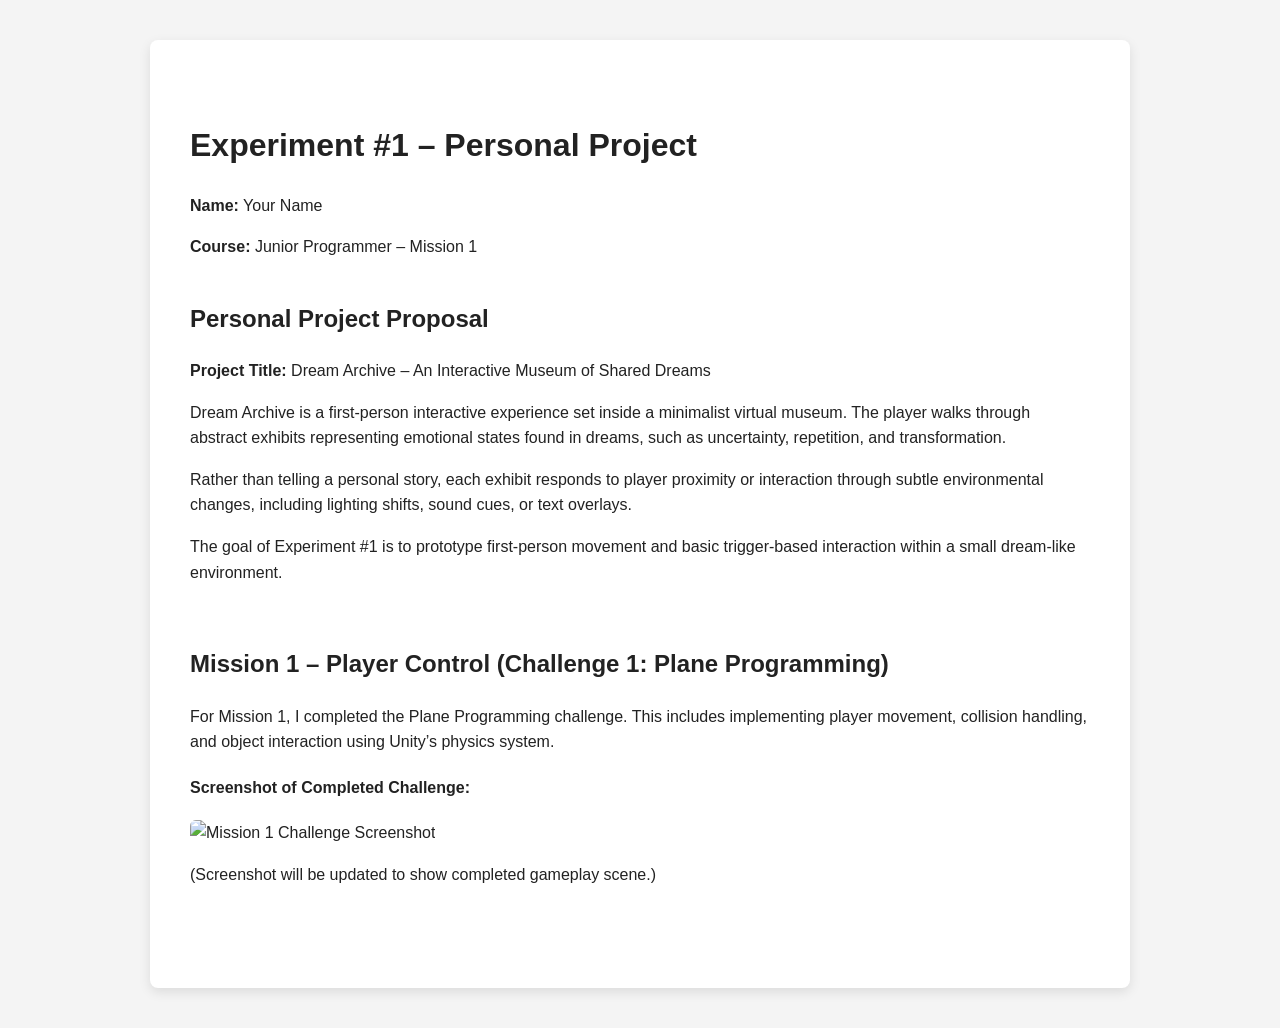
==== index.html @ ca4f3bad "Rename Personal_Project_Proposal.html to index.html" ====
<!DOCTYPE html>
<html lang="en">
<head>
    <meta charset="UTF-8">
    <title>Experiment #1 – Personal Project Proposal</title>
    <meta name="viewport" content="width=device-width, initial-scale=1.0">

    <style>
        body {
            font-family: Arial, Helvetica, sans-serif;
            margin: 0;
            padding: 40px;
            background-color: #f4f4f4;
            color: #222;
            line-height: 1.6;
        }

        .container {
            max-width: 900px;
            margin: auto;
            background: white;
            padding: 40px;
            border-radius: 8px;
            box-shadow: 0 4px 12px rgba(0,0,0,0.1);
        }

        h1, h2 {
            margin-top: 40px;
        }

        img {
            width: 100%;
            border-radius: 6px;
            margin-top: 20px;
        }

        .section {
            margin-bottom: 60px;
        }

        .label {
            font-weight: bold;
            margin-top: 20px;
        }
    </style>
</head>
<body>

<div class="container">

    <h1>Experiment #1 – Personal Project</h1>
    <p><strong>Name:</strong> Your Name</p>
    <p><strong>Course:</strong> Junior Programmer – Mission 1</p>

    <!-- ========================= -->
    <!-- Personal Project Proposal -->
    <!-- ========================= -->

    <div class="section">
        <h2>Personal Project Proposal</h2>

        <p><strong>Project Title:</strong> Dream Archive – An Interactive Museum of Shared Dreams</p>

        <p>
            Dream Archive is a first-person interactive experience set inside a minimalist virtual museum.
            The player walks through abstract exhibits representing emotional states found in dreams,
            such as uncertainty, repetition, and transformation.
        </p>

        <p>
            Rather than telling a personal story, each exhibit responds to player proximity or interaction
            through subtle environmental changes, including lighting shifts, sound cues, or text overlays.
        </p>

        <p>
            The goal of Experiment #1 is to prototype first-person movement and basic trigger-based interaction
            within a small dream-like environment.
        </p>
    </div>

    <!-- ========================= -->
    <!-- Mission 1 Challenge -->
    <!-- ========================= -->

    <div class="section">
        <h2>Mission 1 – Player Control (Challenge 1: Plane Programming)</h2>

        <p>
            For Mission 1, I completed the Plane Programming challenge.
            This includes implementing player movement, collision handling,
            and object interaction using Unity’s physics system.
        </p>

        <div class="label">Screenshot of Completed Challenge:</div>

        <img src="images/mission1.png" alt="Mission 1 Challenge Screenshot">

        <p>
            (Screenshot will be updated to show completed gameplay scene.)
        </p>
    </div>

</div>

</body>
</html>
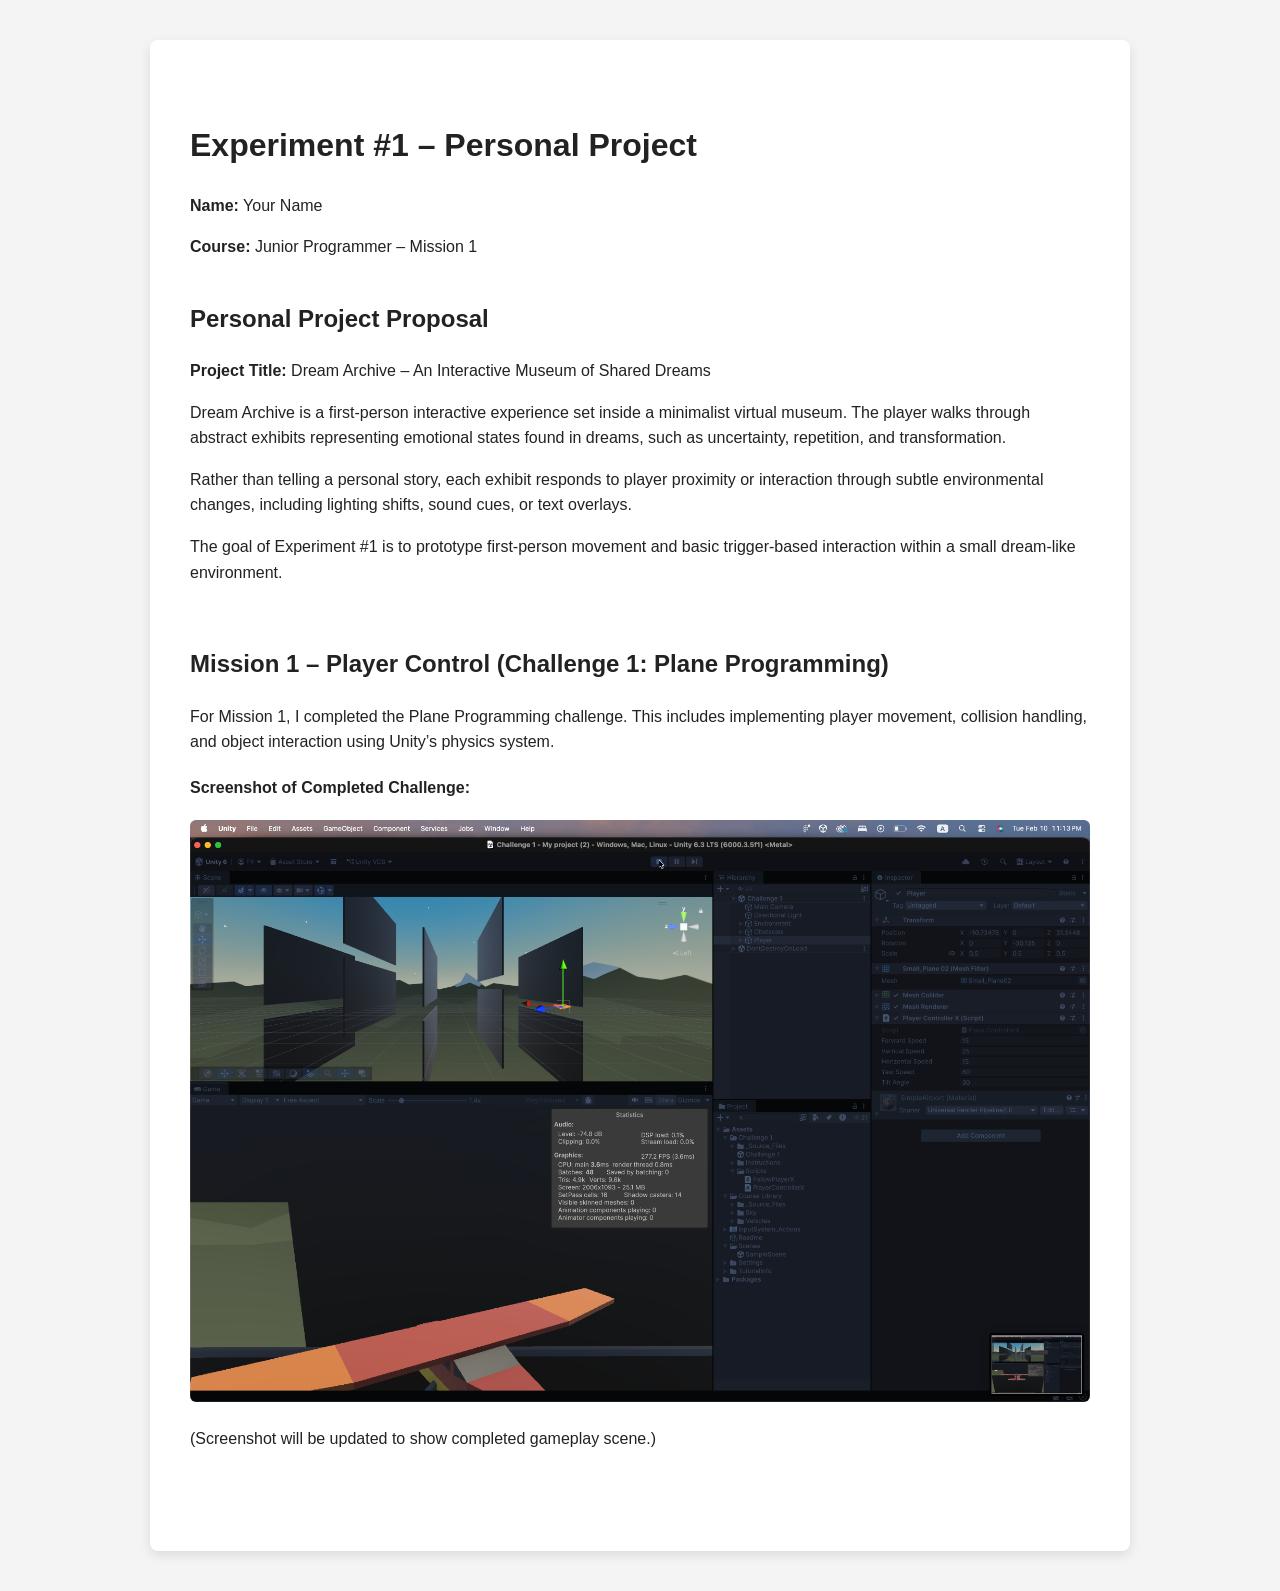
==== commit dc3e99e9: "Update image source path for mission1 screenshot" ====
--- a/index.html
+++ b/index.html
@@ -93,7 +93,7 @@
 
         <div class="label">Screenshot of Completed Challenge:</div>
 
-        <img src="images/mission1.png" alt="Mission 1 Challenge Screenshot">
+        <img src="mission1.png" alt="Mission 1 Challenge Screenshot">
 
         <p>
             (Screenshot will be updated to show completed gameplay scene.)
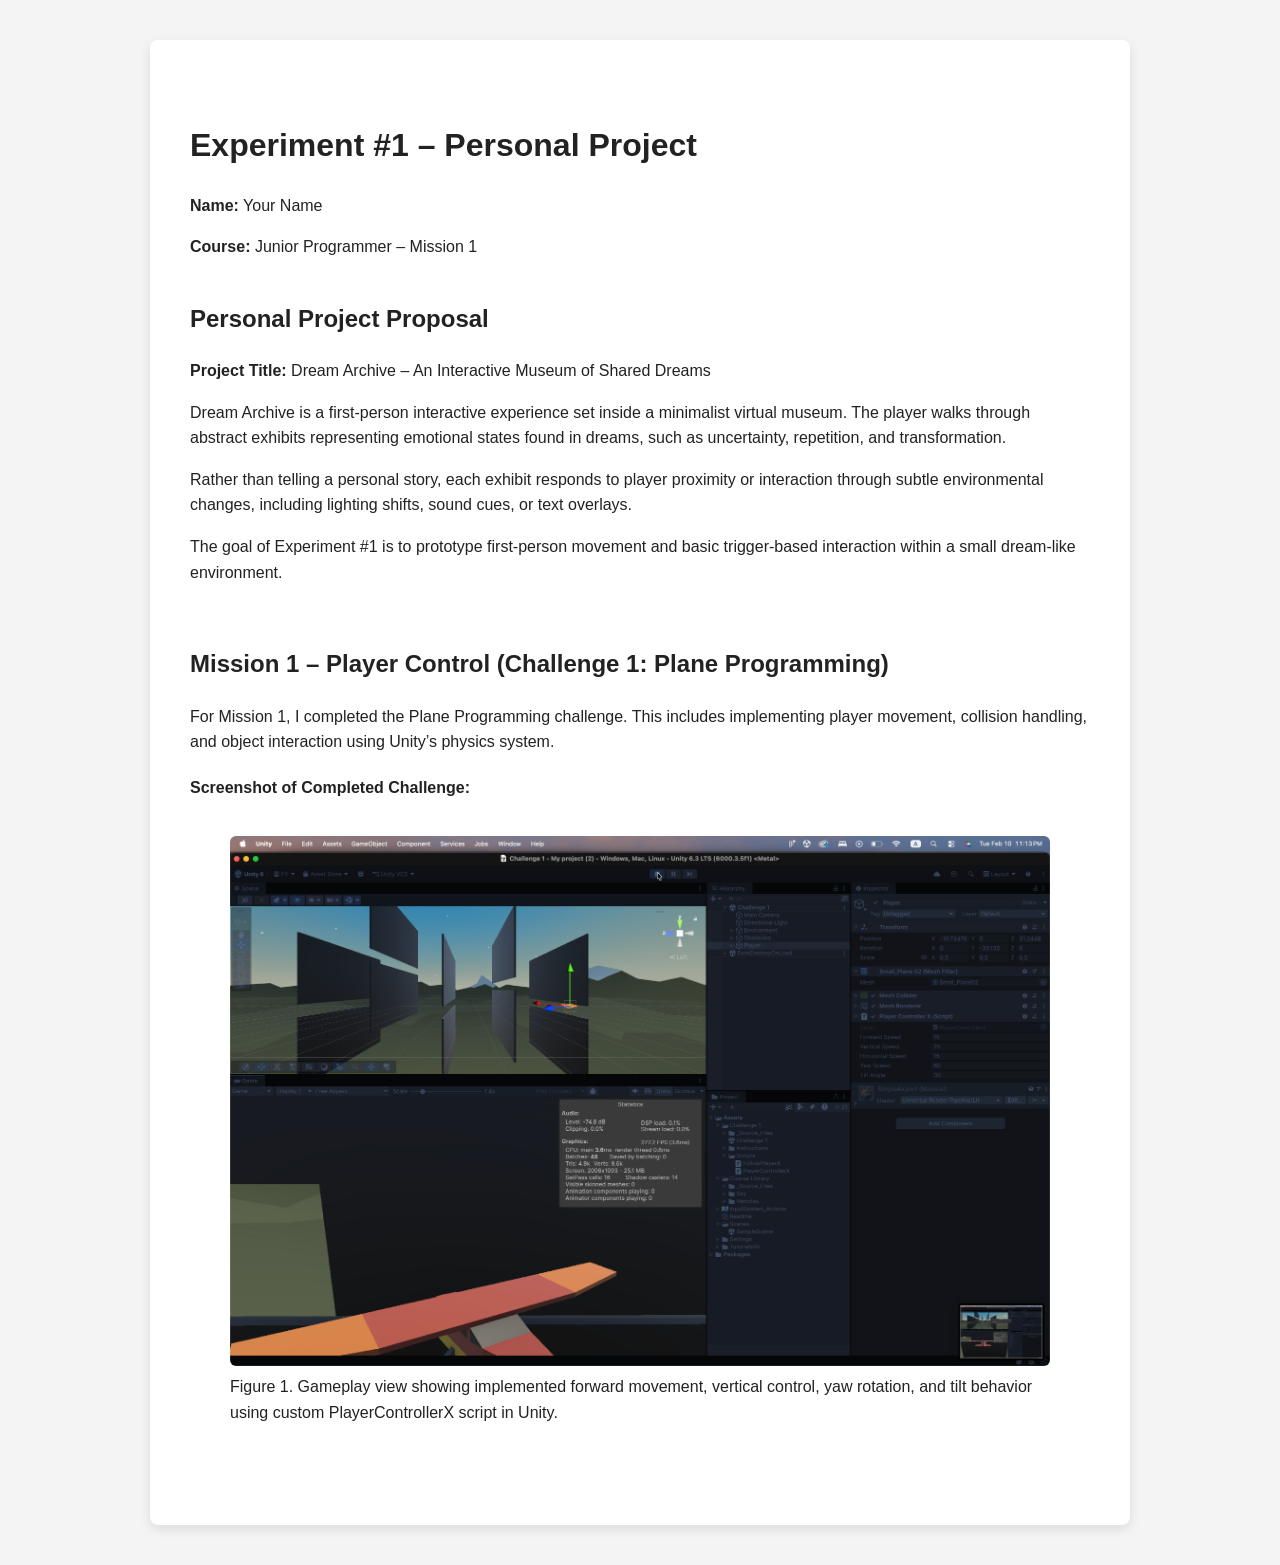
==== commit d7a35d77: "Refactor image to use figure and figcaption elements Updated image element to use figure and figcapt" ====
--- a/index.html
+++ b/index.html
@@ -93,11 +93,13 @@
 
         <div class="label">Screenshot of Completed Challenge:</div>
 
-        <img src="mission1.png" alt="Mission 1 Challenge Screenshot">
+        <figure>
+           <img src="mission1.png" alt="Mission 1 Challenge Screenshot">
+           <figcaption>
+           Figure 1. Gameplay view showing implemented forward movement, vertical control, yaw rotation, and tilt behavior using custom PlayerControllerX script in Unity.
+           </figcaption>
+        </figure>
 
-        <p>
-            (Screenshot will be updated to show completed gameplay scene.)
-        </p>
     </div>
 
 </div>
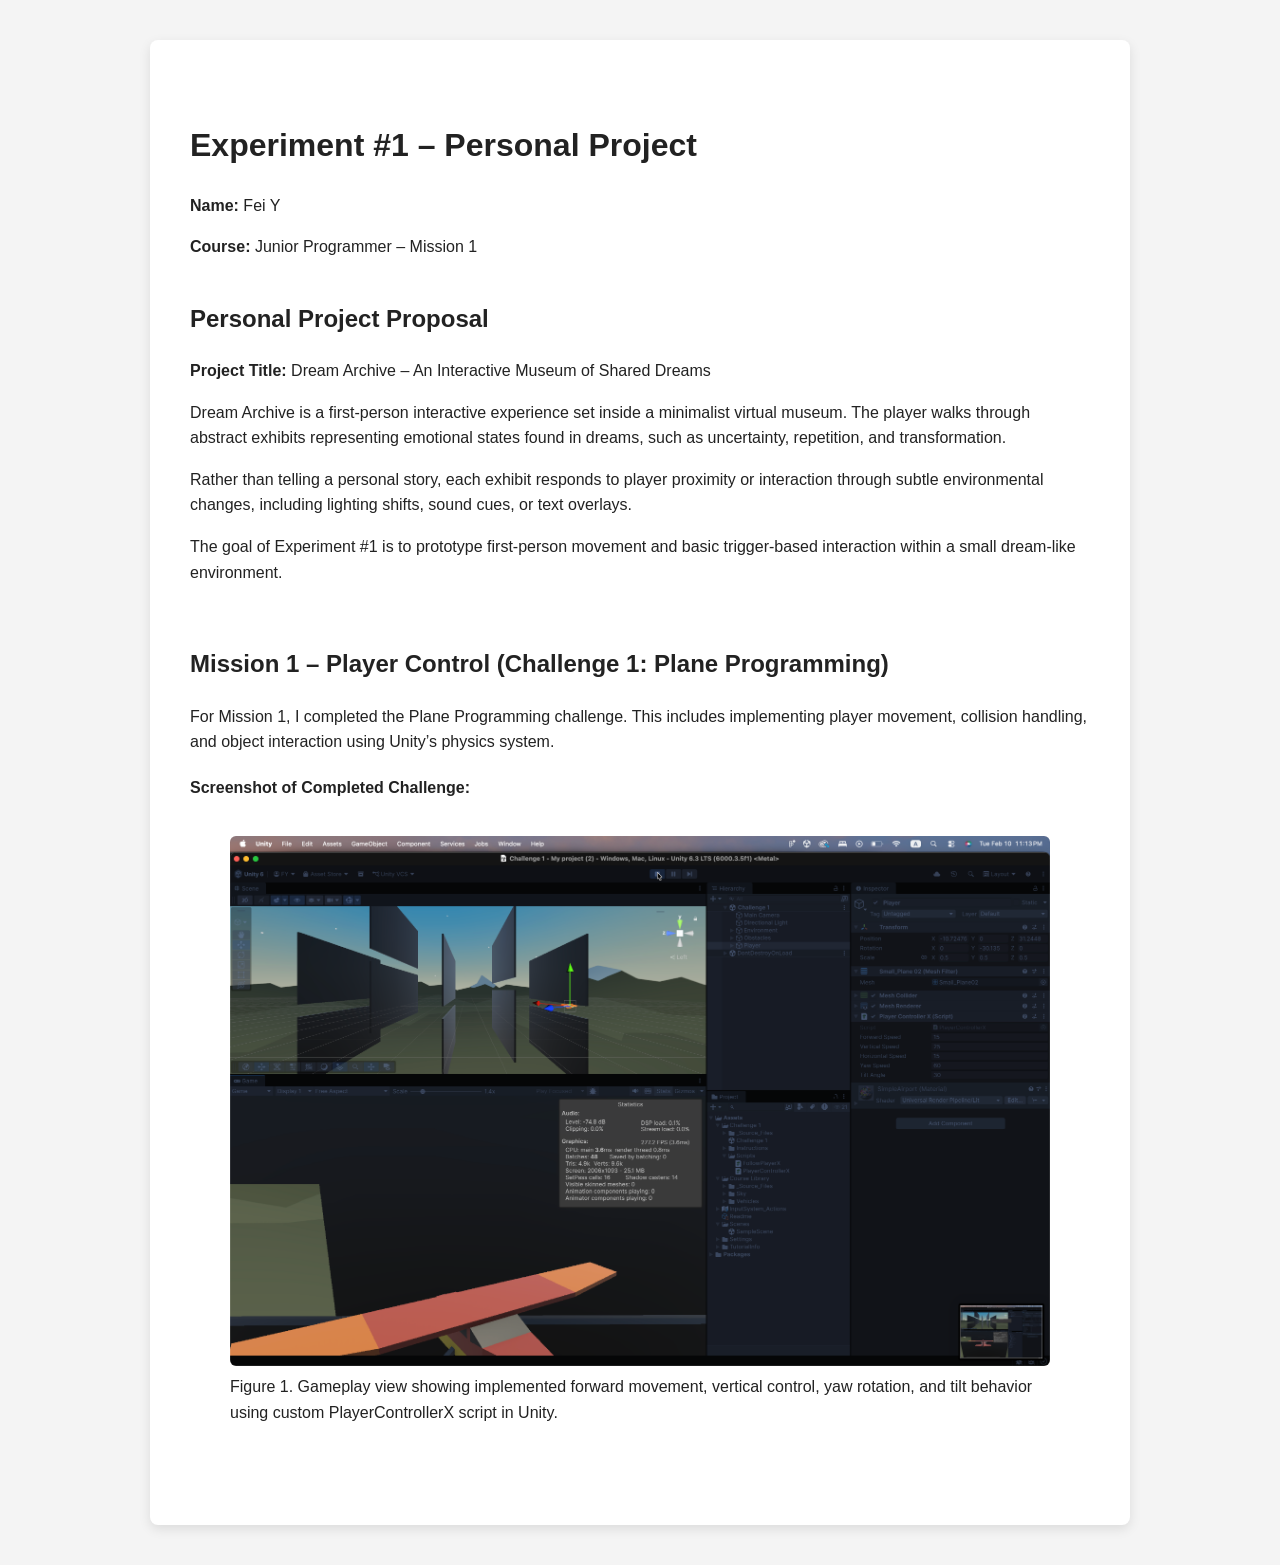
==== commit caa6eba1: "Update name in personal project description" ====
--- a/index.html
+++ b/index.html
@@ -49,7 +49,7 @@
 <div class="container">
 
     <h1>Experiment #1 – Personal Project</h1>
-    <p><strong>Name:</strong> Your Name</p>
+    <p><strong>Name:</strong> Fei Y</p>
     <p><strong>Course:</strong> Junior Programmer – Mission 1</p>
 
     <!-- ========================= -->
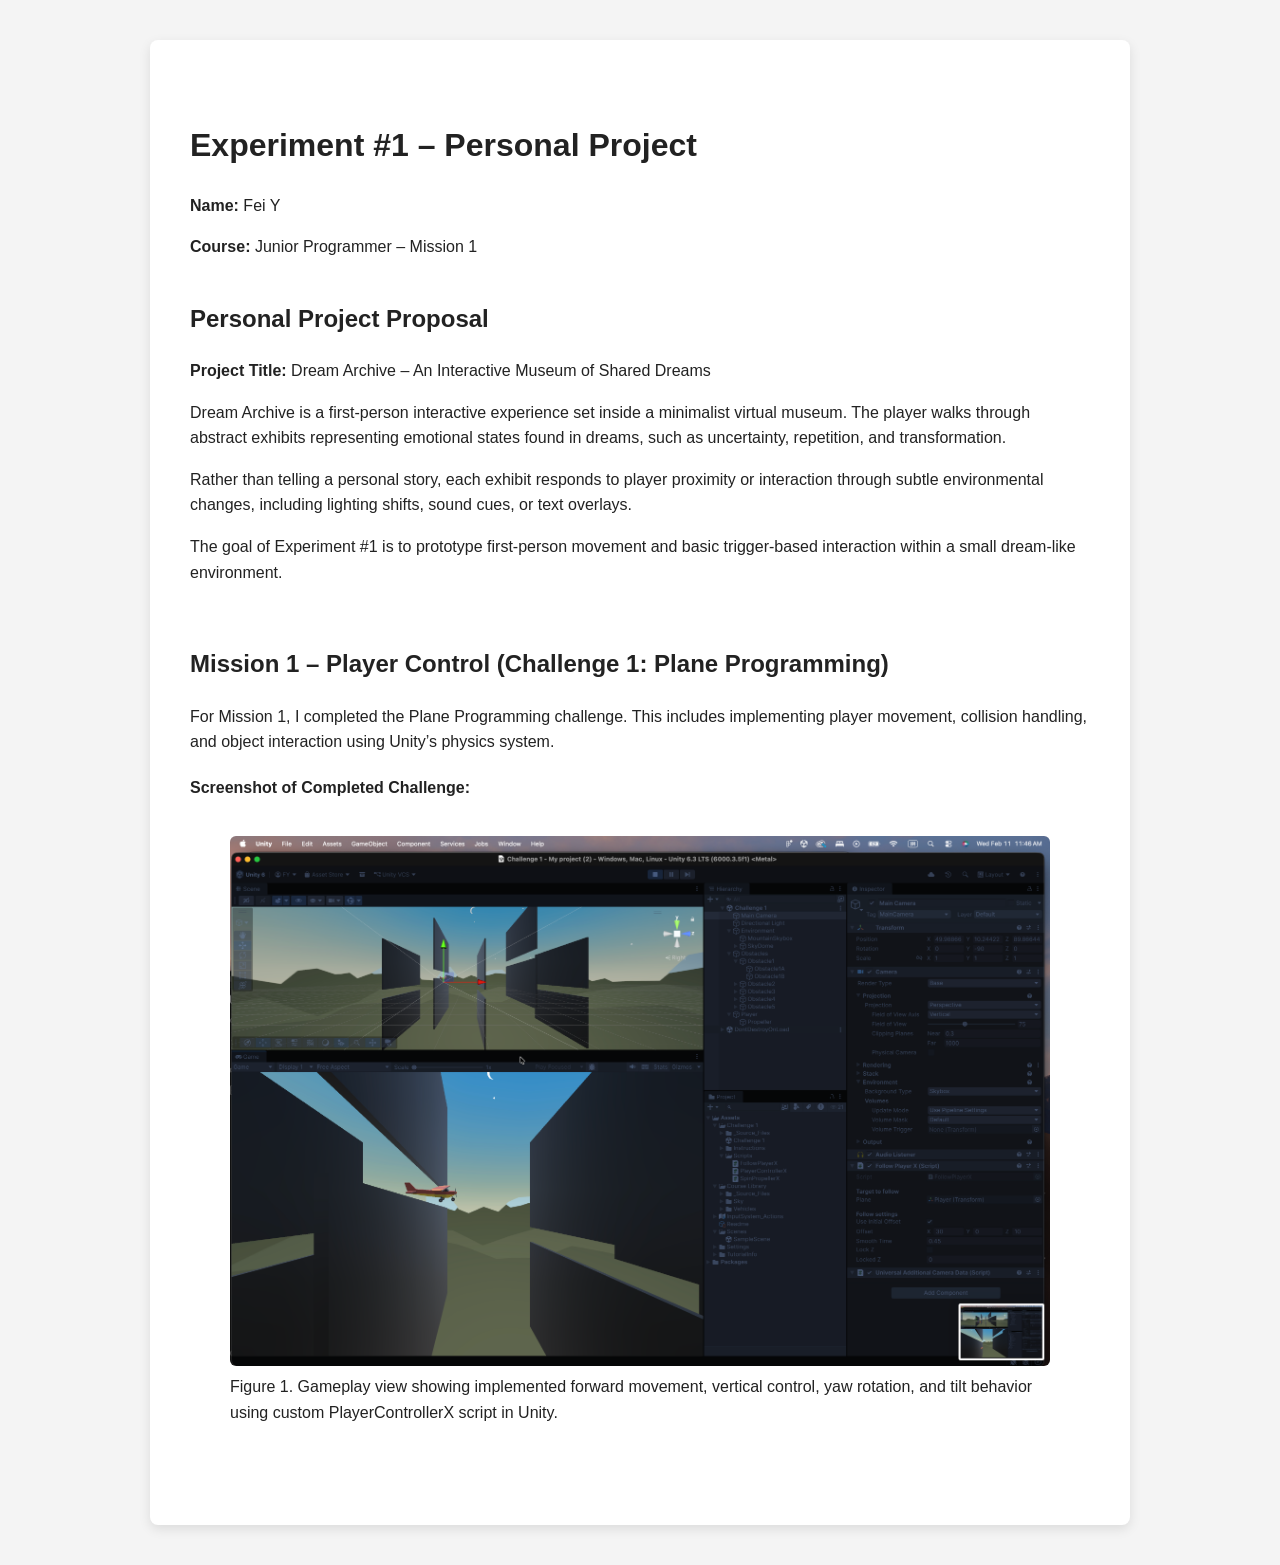
==== commit 6f50bf8b: "update image" ====
--- a/index.html
+++ b/index.html
@@ -94,7 +94,7 @@
         <div class="label">Screenshot of Completed Challenge:</div>
 
         <figure>
-           <img src="mission1.png" alt="Mission 1 Challenge Screenshot">
+           <img src="images/mission2.png" alt="Mission 2 Challenge Screenshot">
            <figcaption>
            Figure 1. Gameplay view showing implemented forward movement, vertical control, yaw rotation, and tilt behavior using custom PlayerControllerX script in Unity.
            </figcaption>
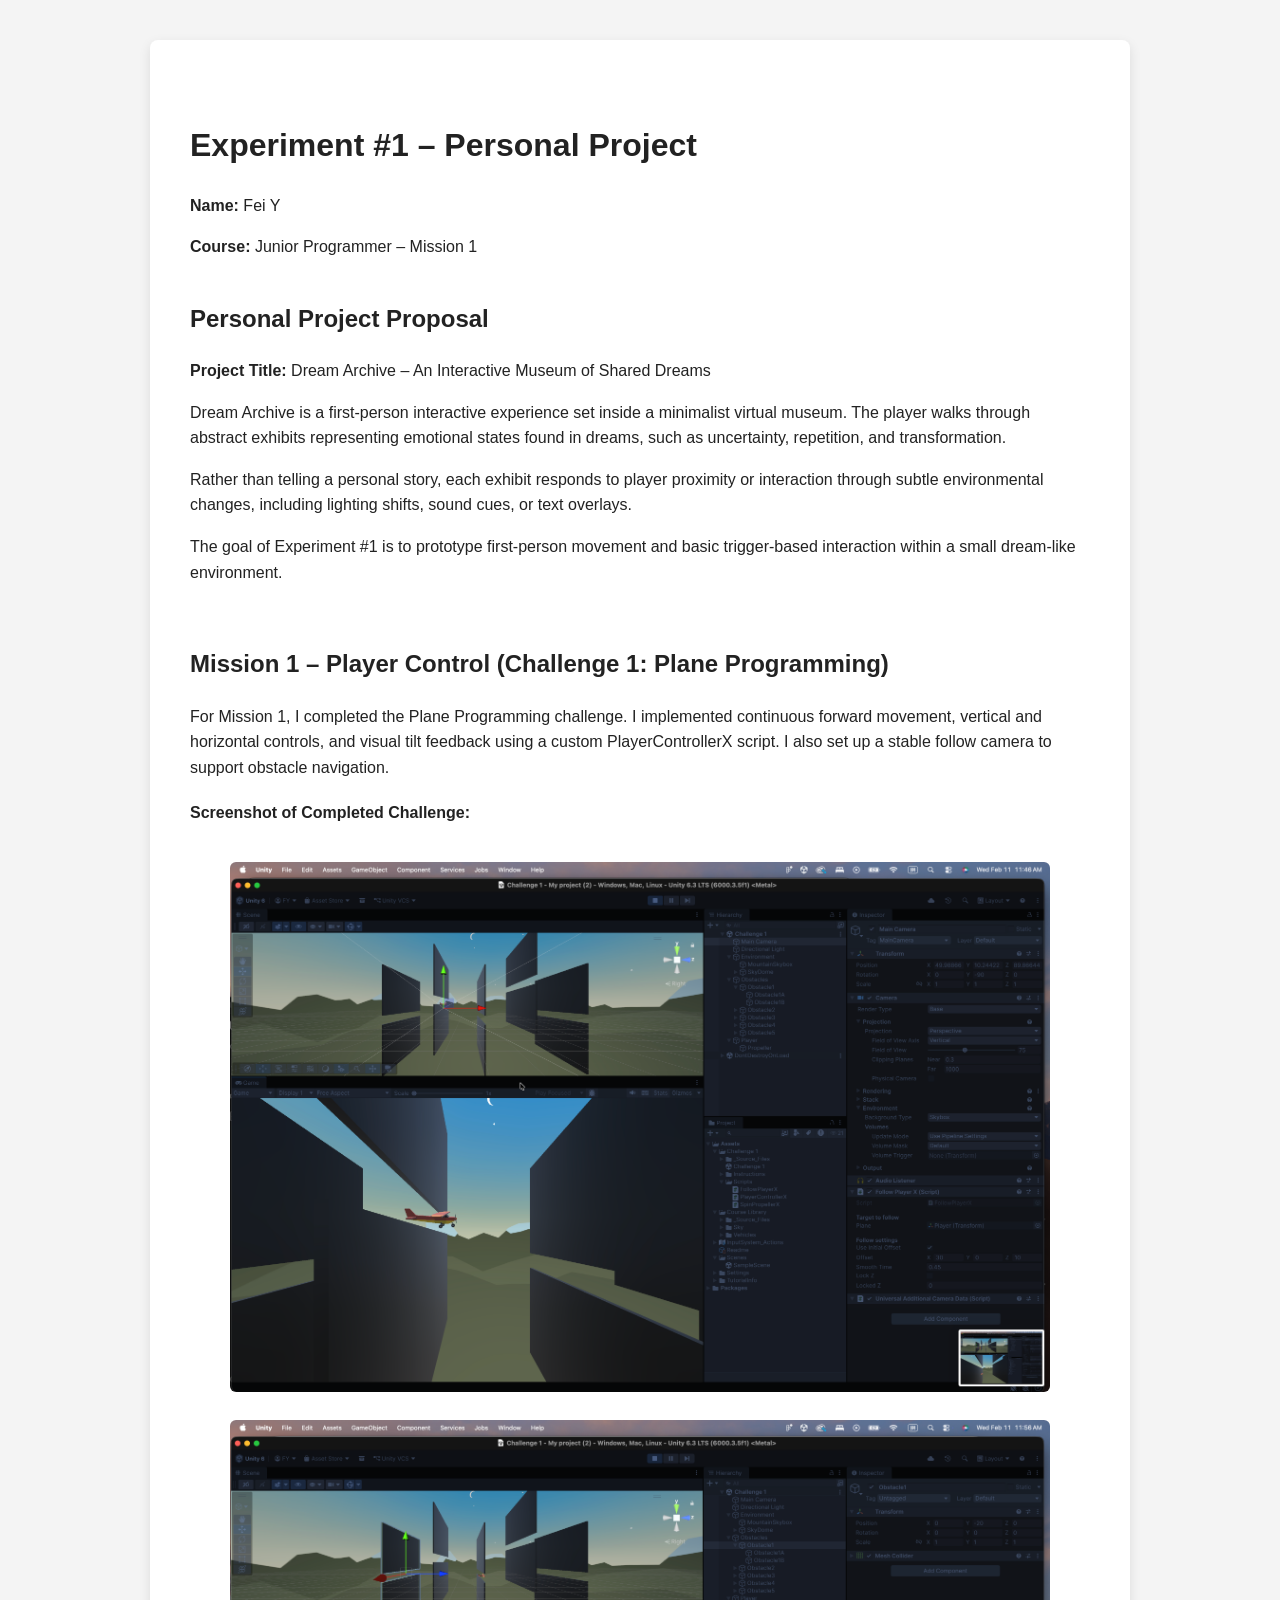
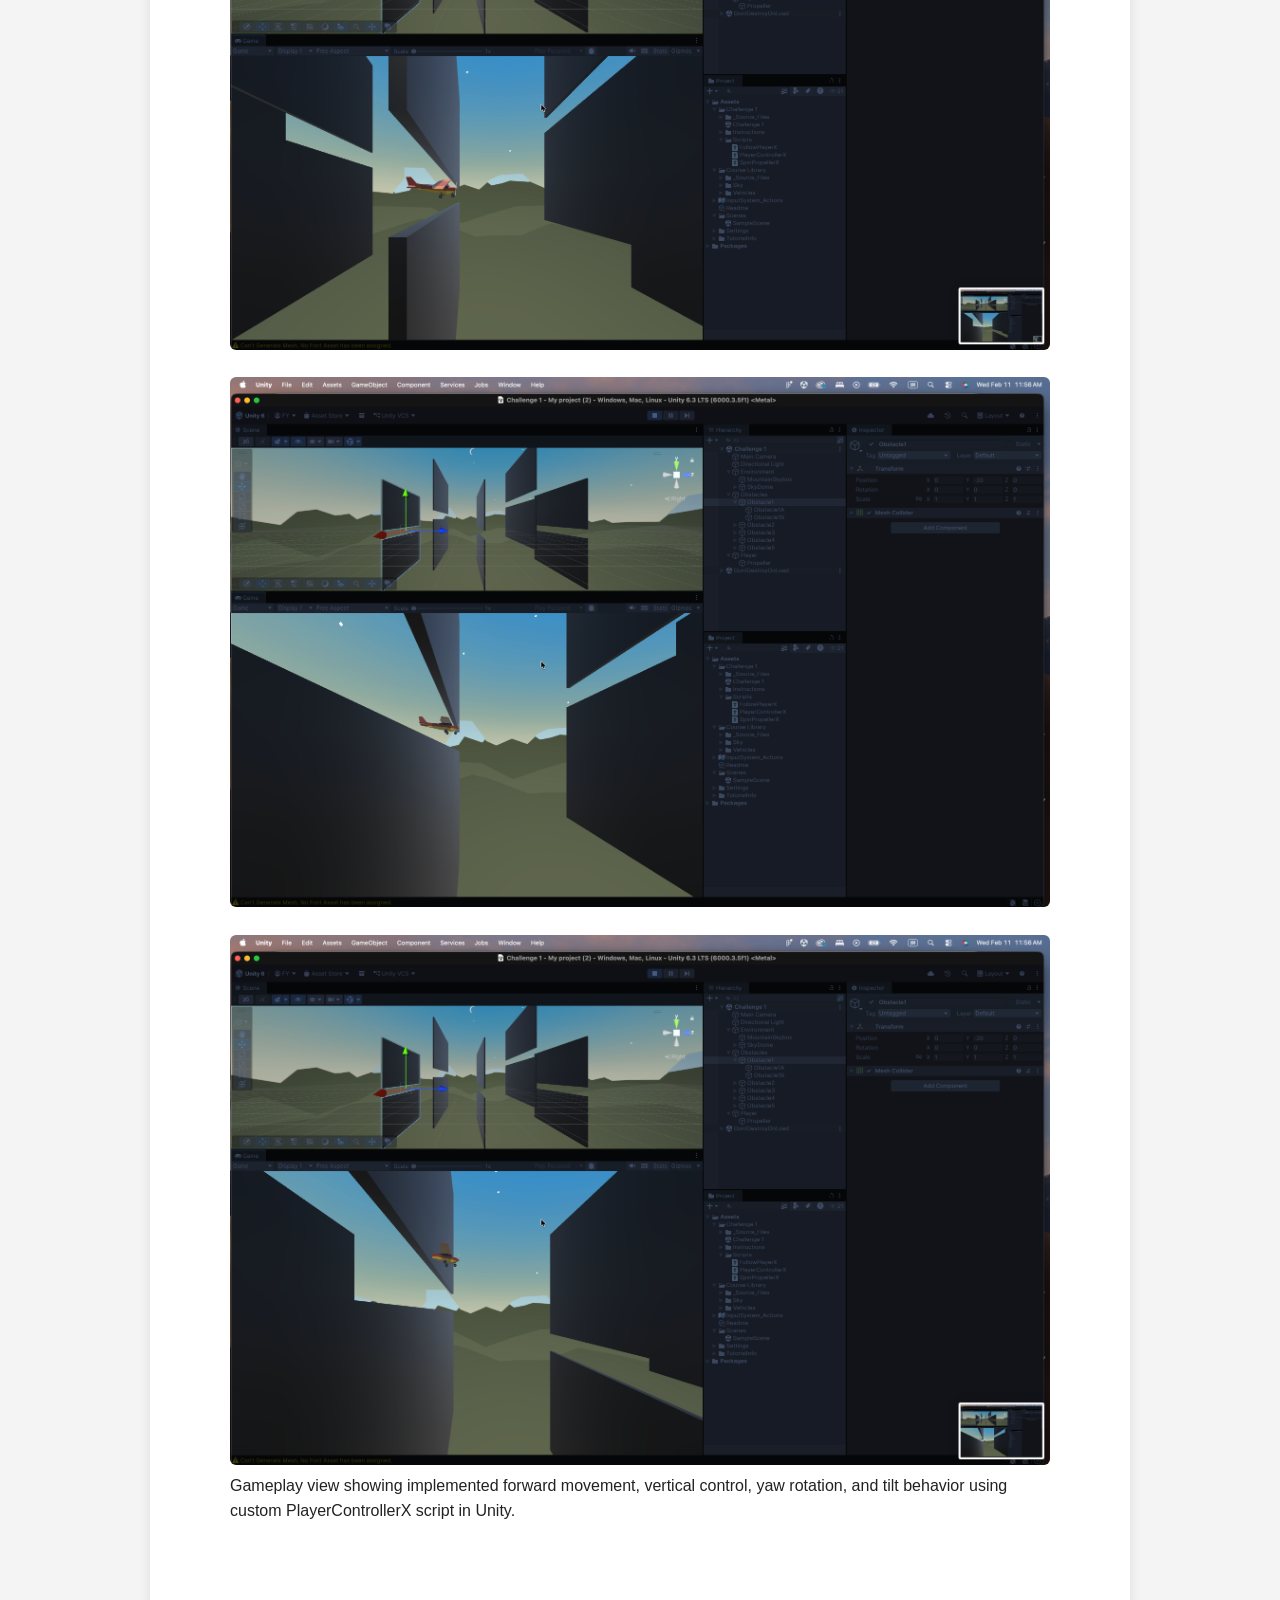
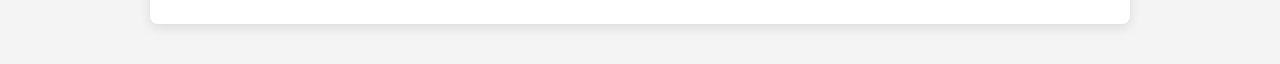
==== commit b7ae6f14: "Add more images" ====
--- a/index.html
+++ b/index.html
@@ -86,17 +86,18 @@
         <h2>Mission 1 – Player Control (Challenge 1: Plane Programming)</h2>
 
         <p>
-            For Mission 1, I completed the Plane Programming challenge.
-            This includes implementing player movement, collision handling,
-            and object interaction using Unity’s physics system.
+            For Mission 1, I completed the Plane Programming challenge. I implemented continuous forward movement, vertical and horizontal controls, and visual tilt feedback using a custom PlayerControllerX script. I also set up a stable follow camera to support obstacle navigation.
         </p>
 
         <div class="label">Screenshot of Completed Challenge:</div>
 
         <figure>
            <img src="images/mission2.png" alt="Mission 2 Challenge Screenshot">
+           <img src="images/mission3.png" alt="Mission 3 Challenge Screenshot">
+           <img src="images/mission4.png" alt="Mission 4 Challenge Screenshot">
+           <img src="images/mission5.png" alt="Mission 5 Challenge Screenshot">
            <figcaption>
-           Figure 1. Gameplay view showing implemented forward movement, vertical control, yaw rotation, and tilt behavior using custom PlayerControllerX script in Unity.
+           Gameplay view showing implemented forward movement, vertical control, yaw rotation, and tilt behavior using custom PlayerControllerX script in Unity.
            </figcaption>
         </figure>
 
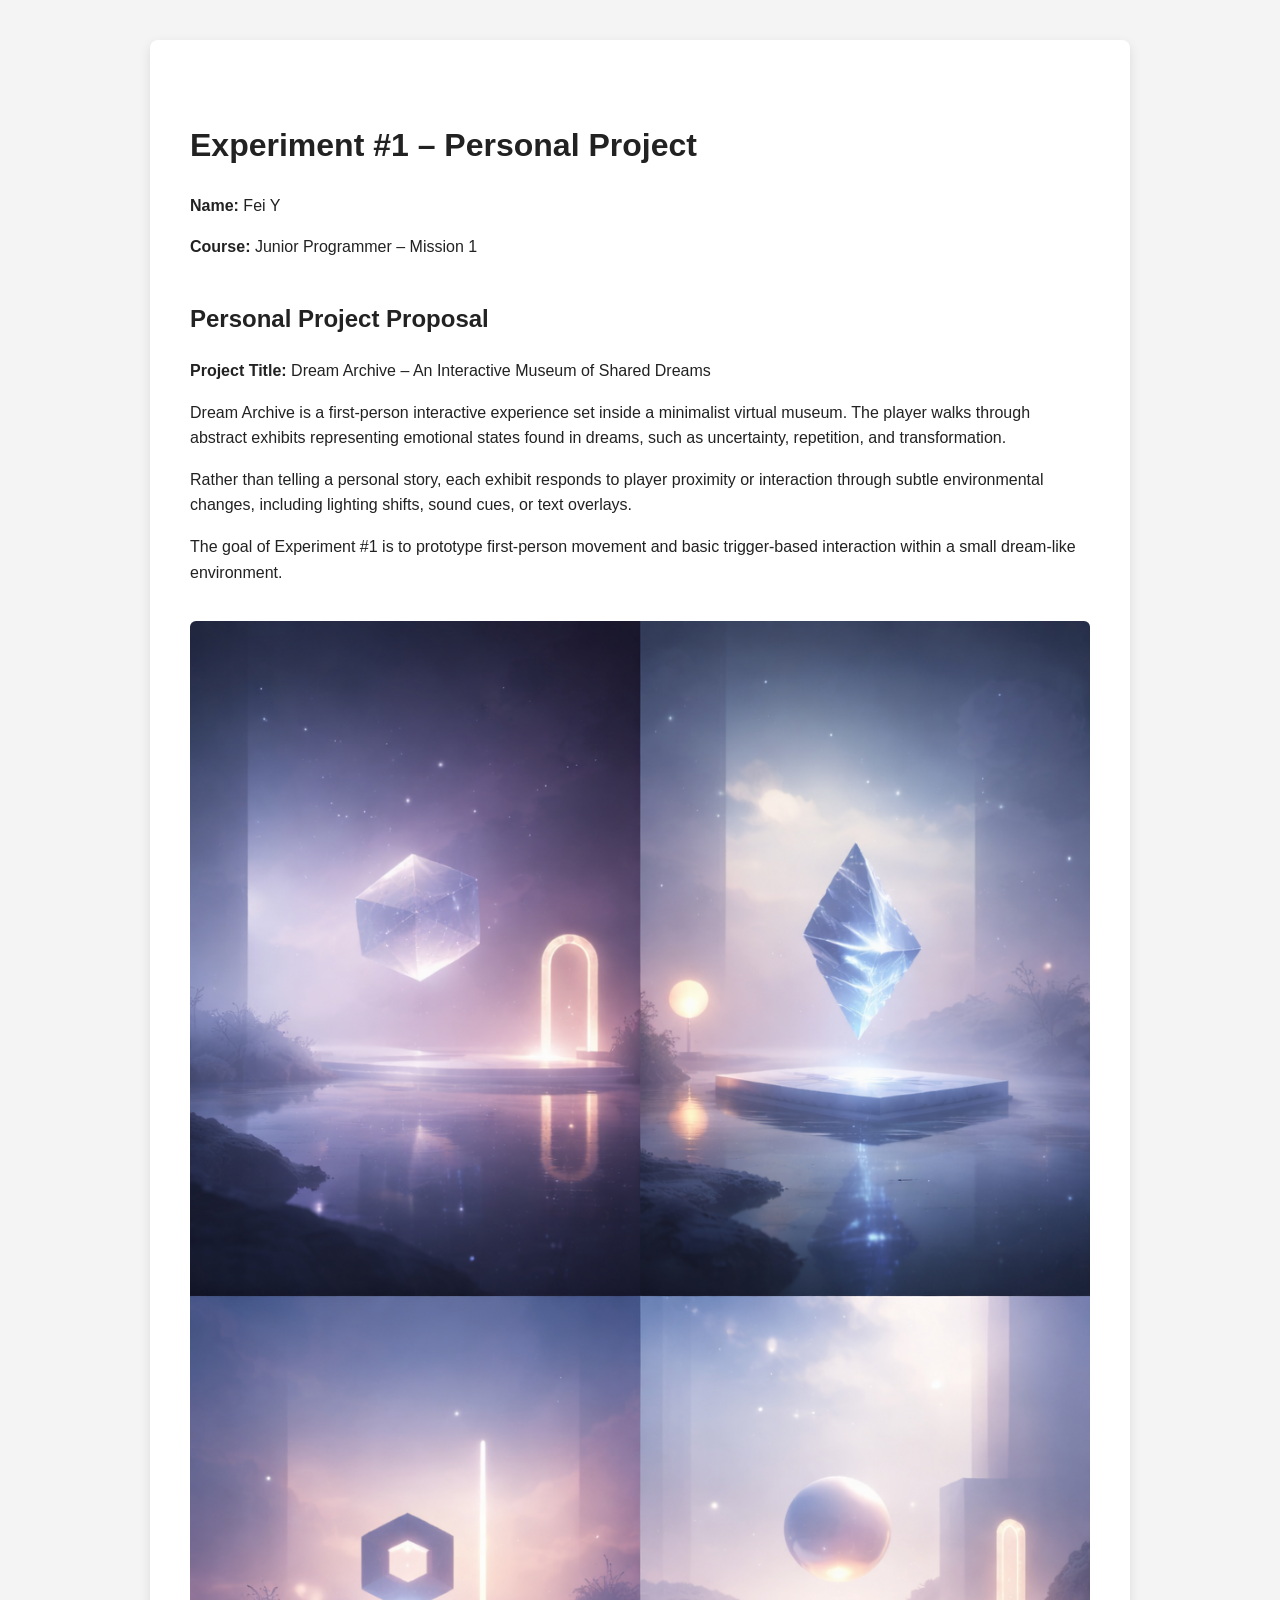
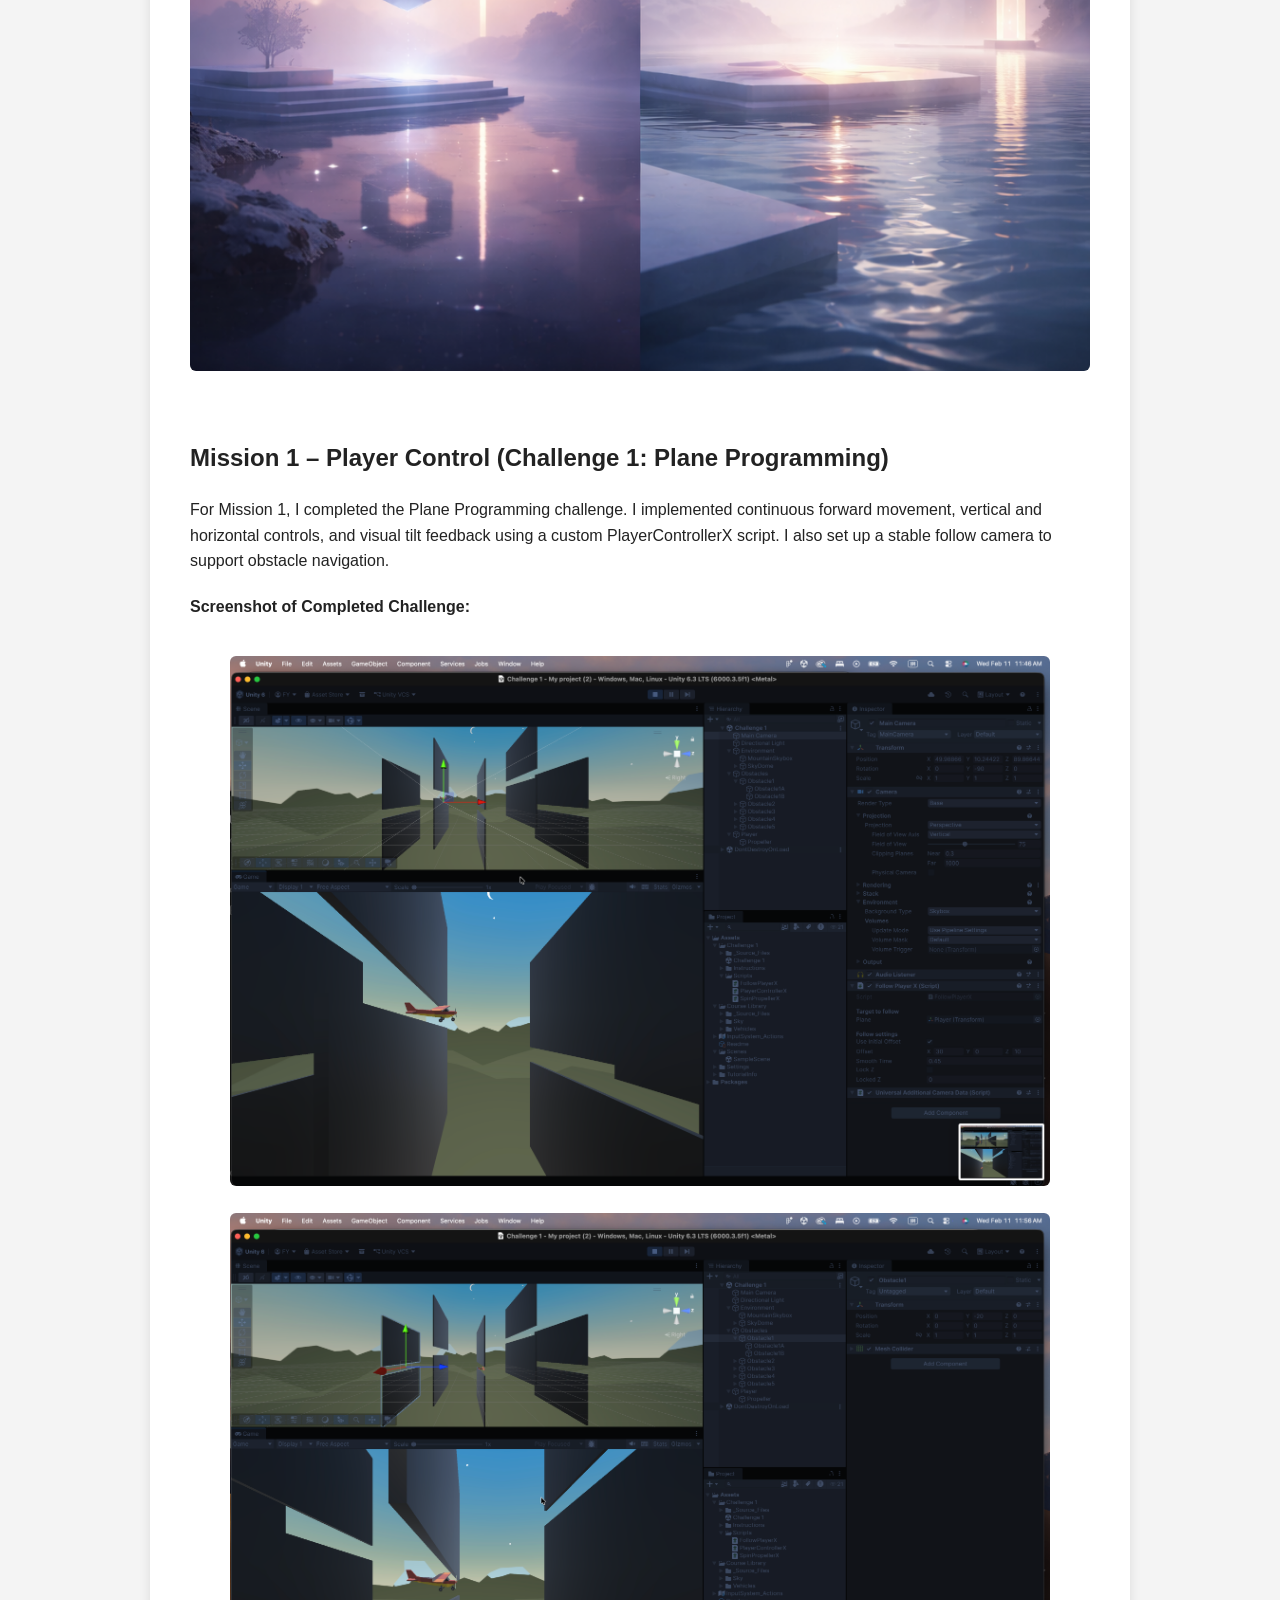
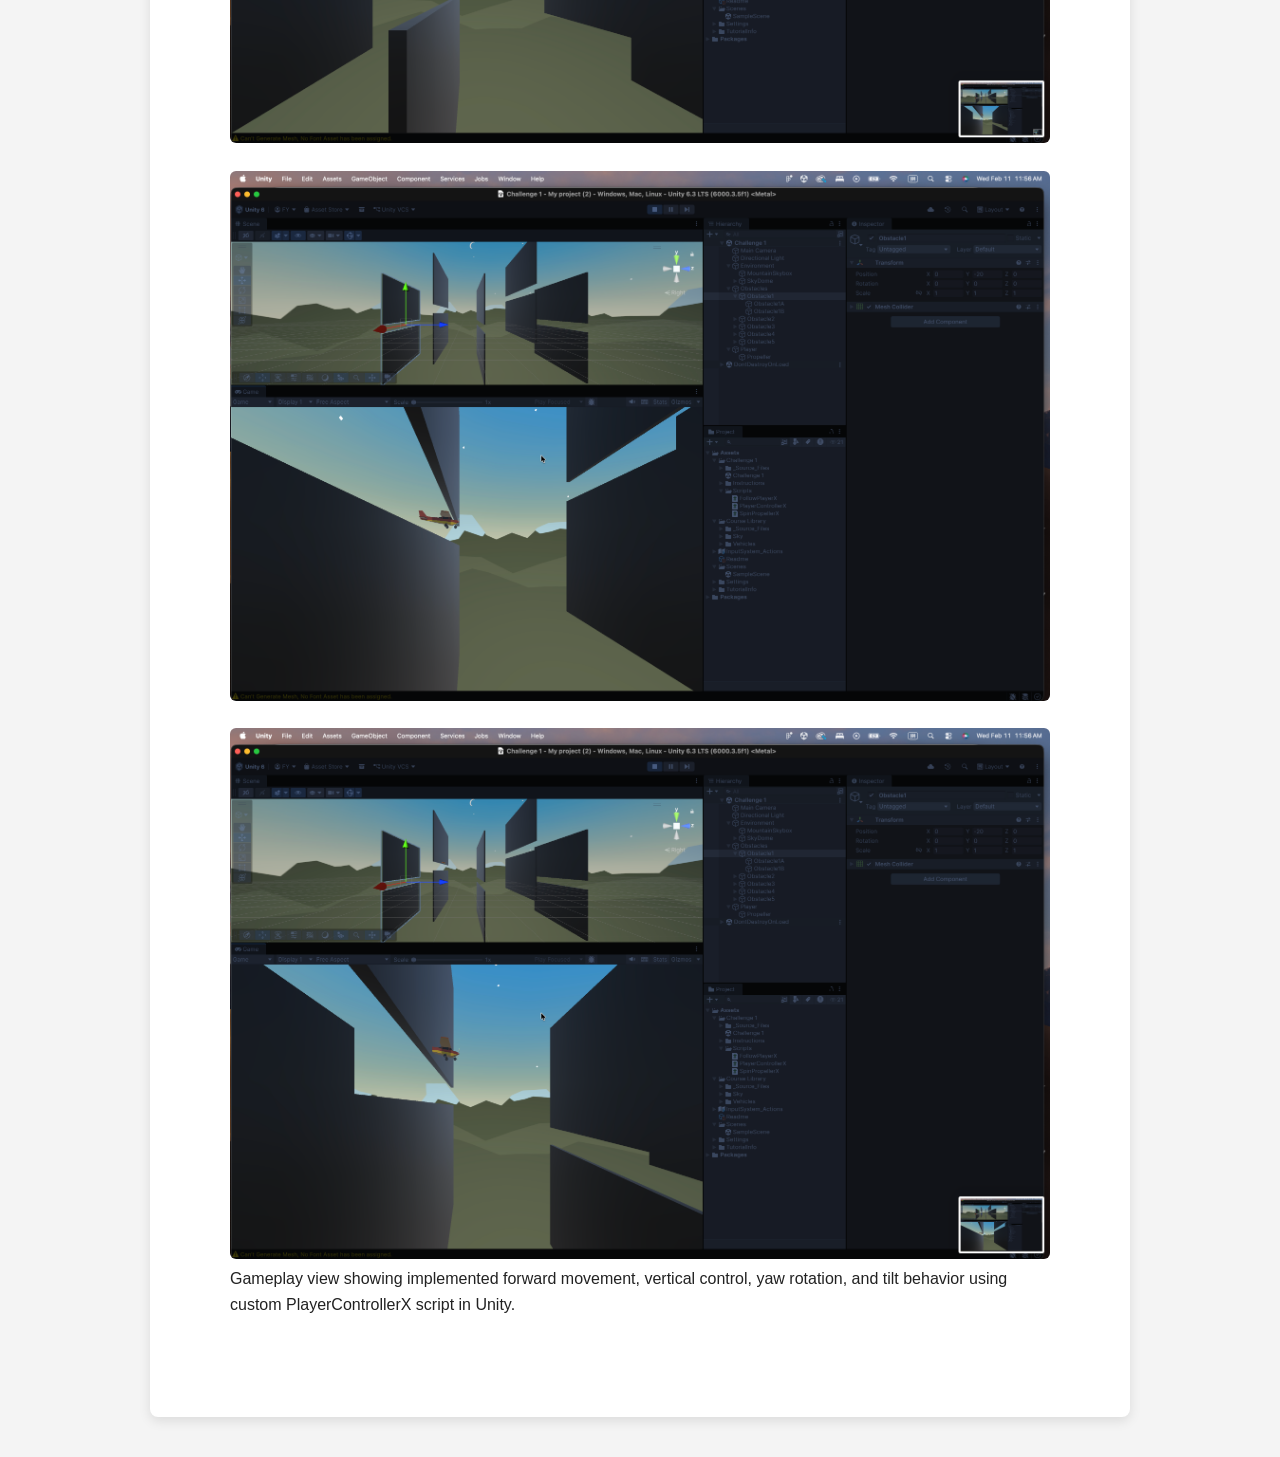
==== commit a47dcc6c: "Added draft" ====
--- a/index.html
+++ b/index.html
@@ -76,6 +76,7 @@
             The goal of Experiment #1 is to prototype first-person movement and basic trigger-based interaction
             within a small dream-like environment.
         </p>
+        <img src="images/personal_project_draft.png" alt="Personal Project Draft Screenshot">
     </div>
 
     <!-- ========================= -->
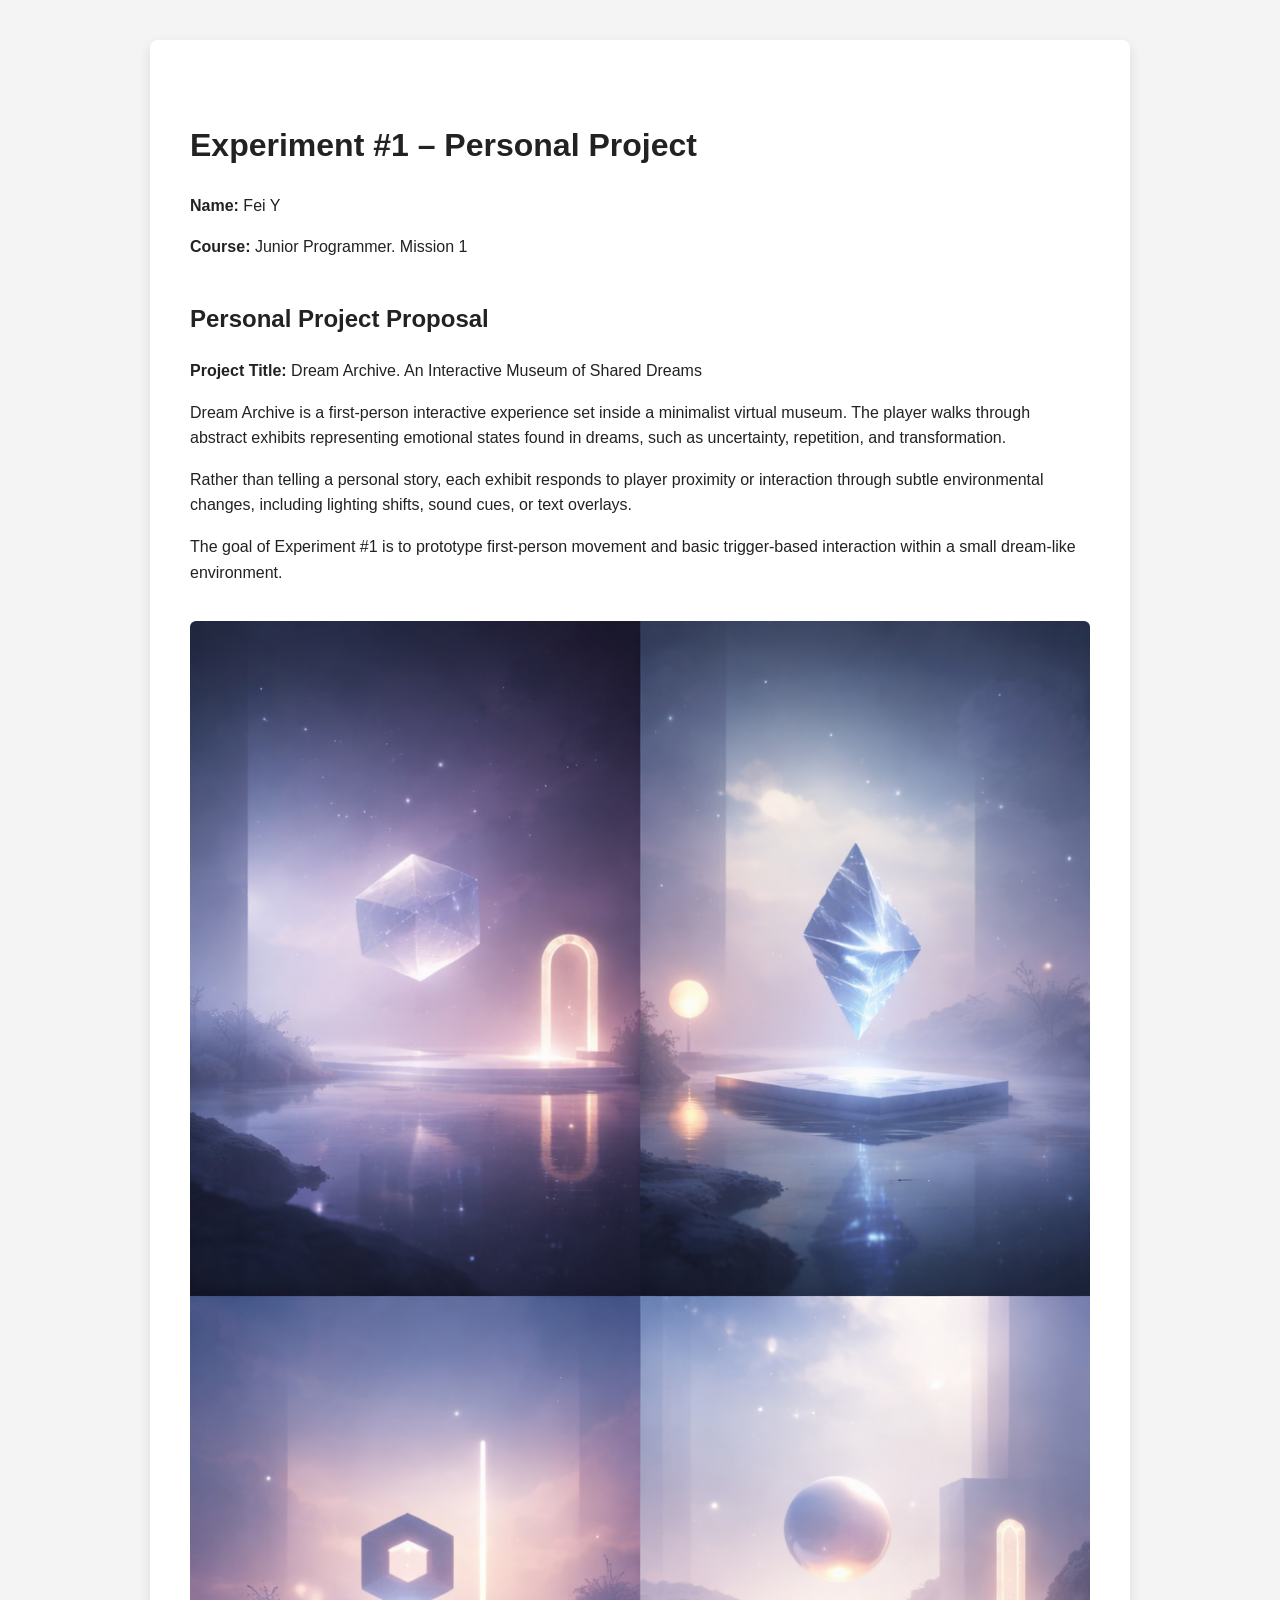
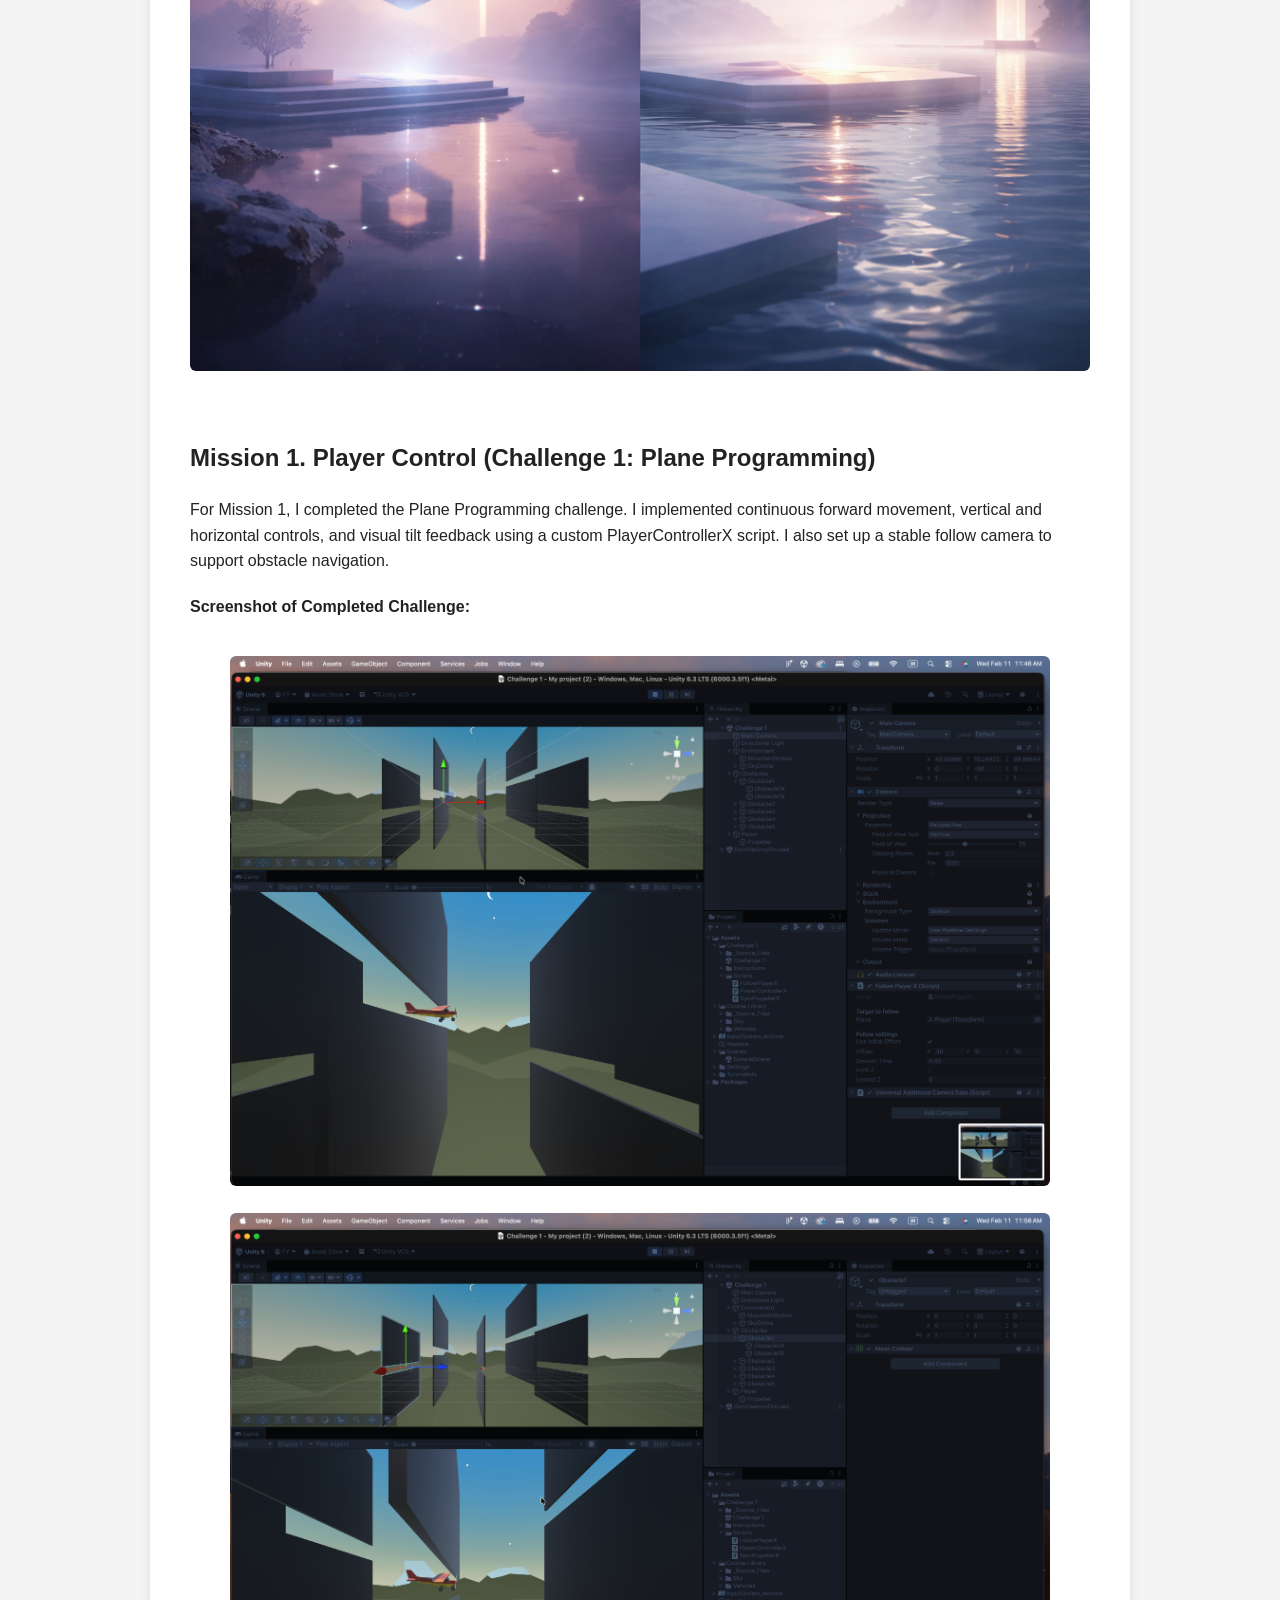
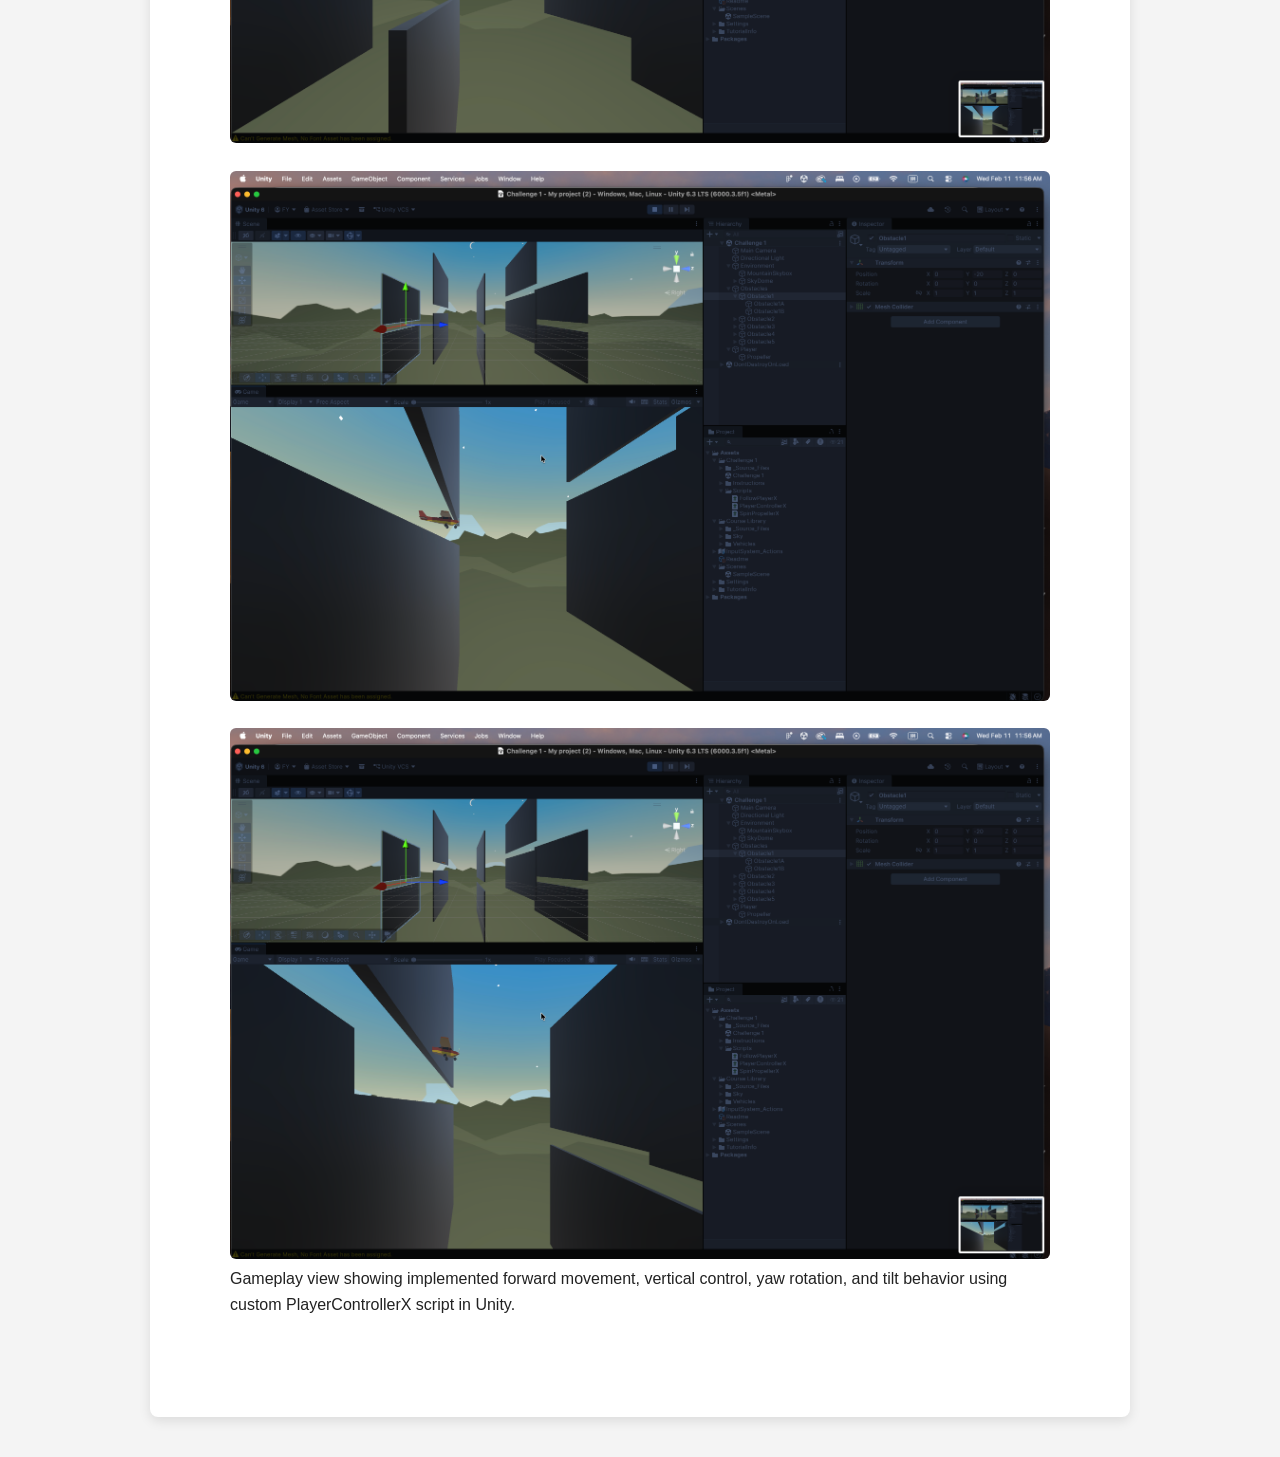
==== commit 69c0b887: "Text edit" ====
--- a/index.html
+++ b/index.html
@@ -50,7 +50,7 @@
 
     <h1>Experiment #1 – Personal Project</h1>
     <p><strong>Name:</strong> Fei Y</p>
-    <p><strong>Course:</strong> Junior Programmer – Mission 1</p>
+    <p><strong>Course:</strong> Junior Programmer. Mission 1</p>
 
     <!-- ========================= -->
     <!-- Personal Project Proposal -->
@@ -59,7 +59,7 @@
     <div class="section">
         <h2>Personal Project Proposal</h2>
 
-        <p><strong>Project Title:</strong> Dream Archive – An Interactive Museum of Shared Dreams</p>
+        <p><strong>Project Title:</strong> Dream Archive. An Interactive Museum of Shared Dreams</p>
 
         <p>
             Dream Archive is a first-person interactive experience set inside a minimalist virtual museum.
@@ -84,7 +84,7 @@
     <!-- ========================= -->
 
     <div class="section">
-        <h2>Mission 1 – Player Control (Challenge 1: Plane Programming)</h2>
+        <h2>Mission 1. Player Control (Challenge 1: Plane Programming)</h2>
 
         <p>
             For Mission 1, I completed the Plane Programming challenge. I implemented continuous forward movement, vertical and horizontal controls, and visual tilt feedback using a custom PlayerControllerX script. I also set up a stable follow camera to support obstacle navigation.
